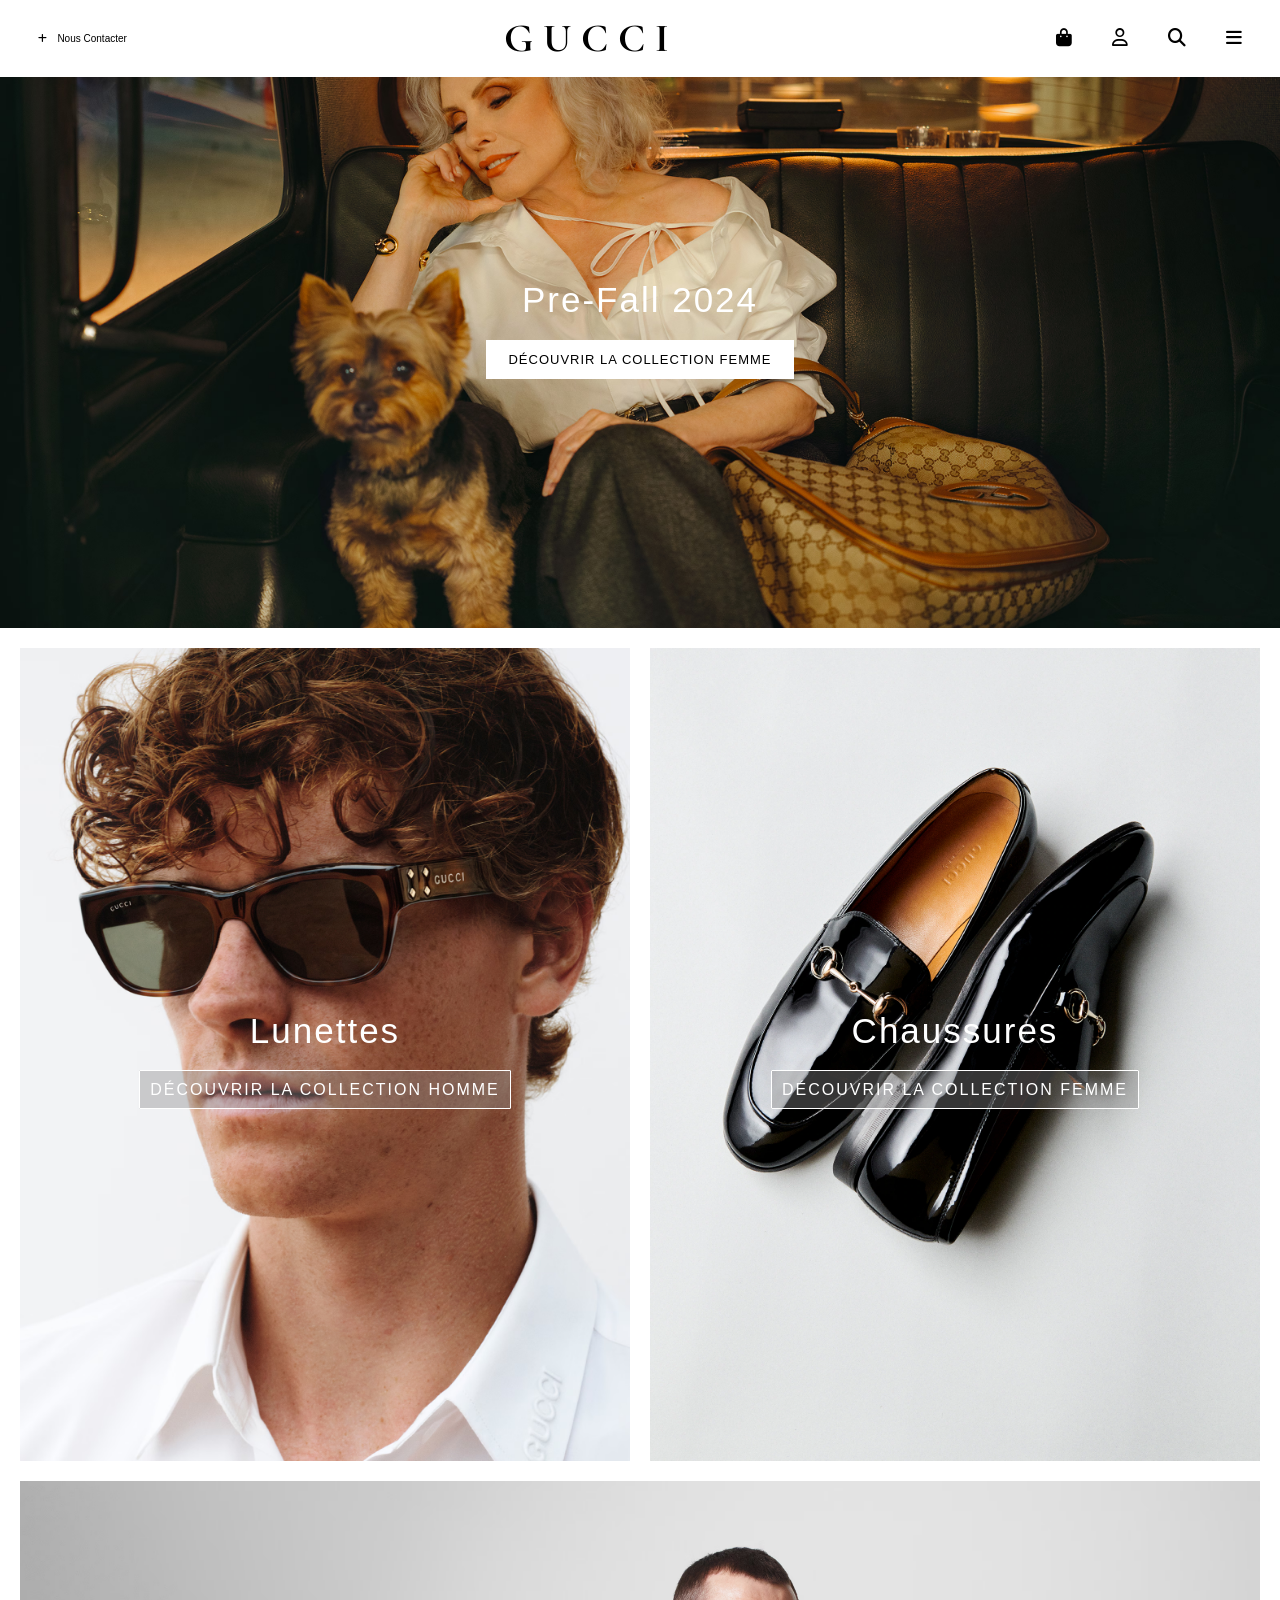
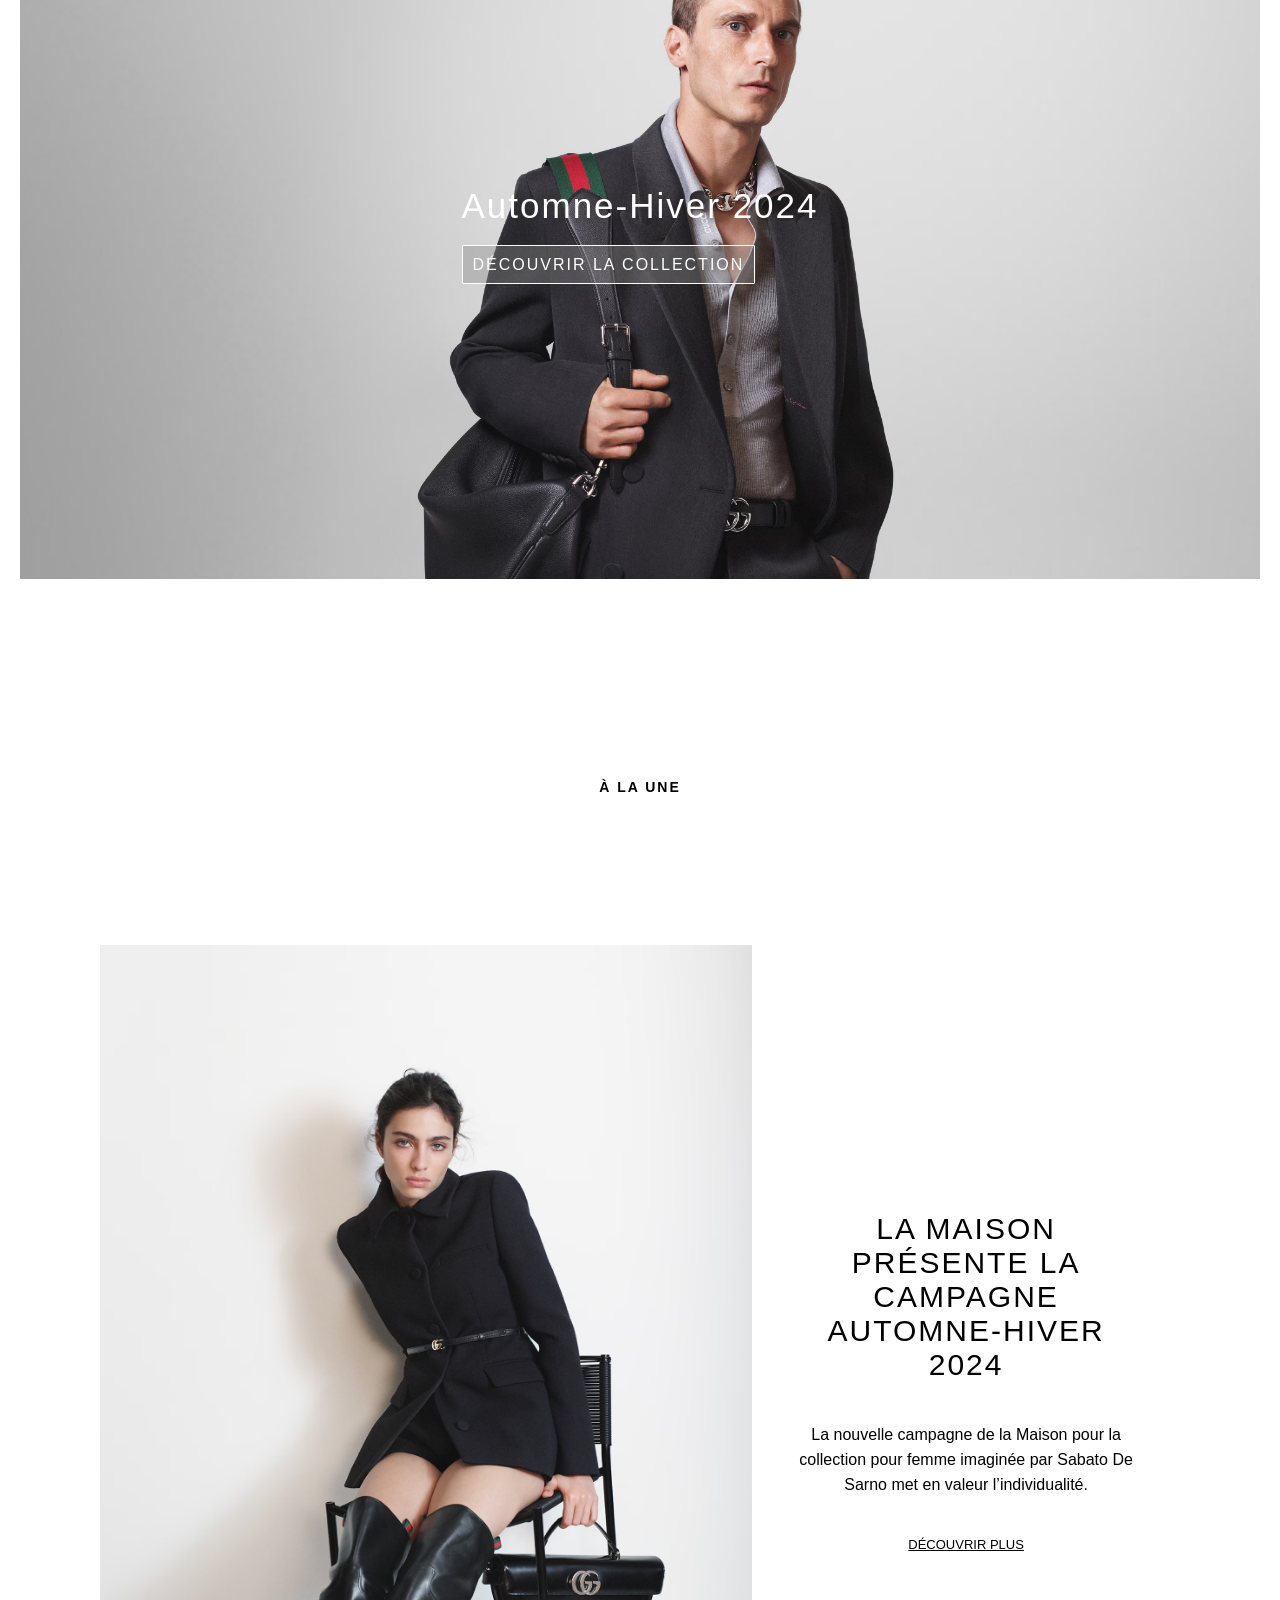
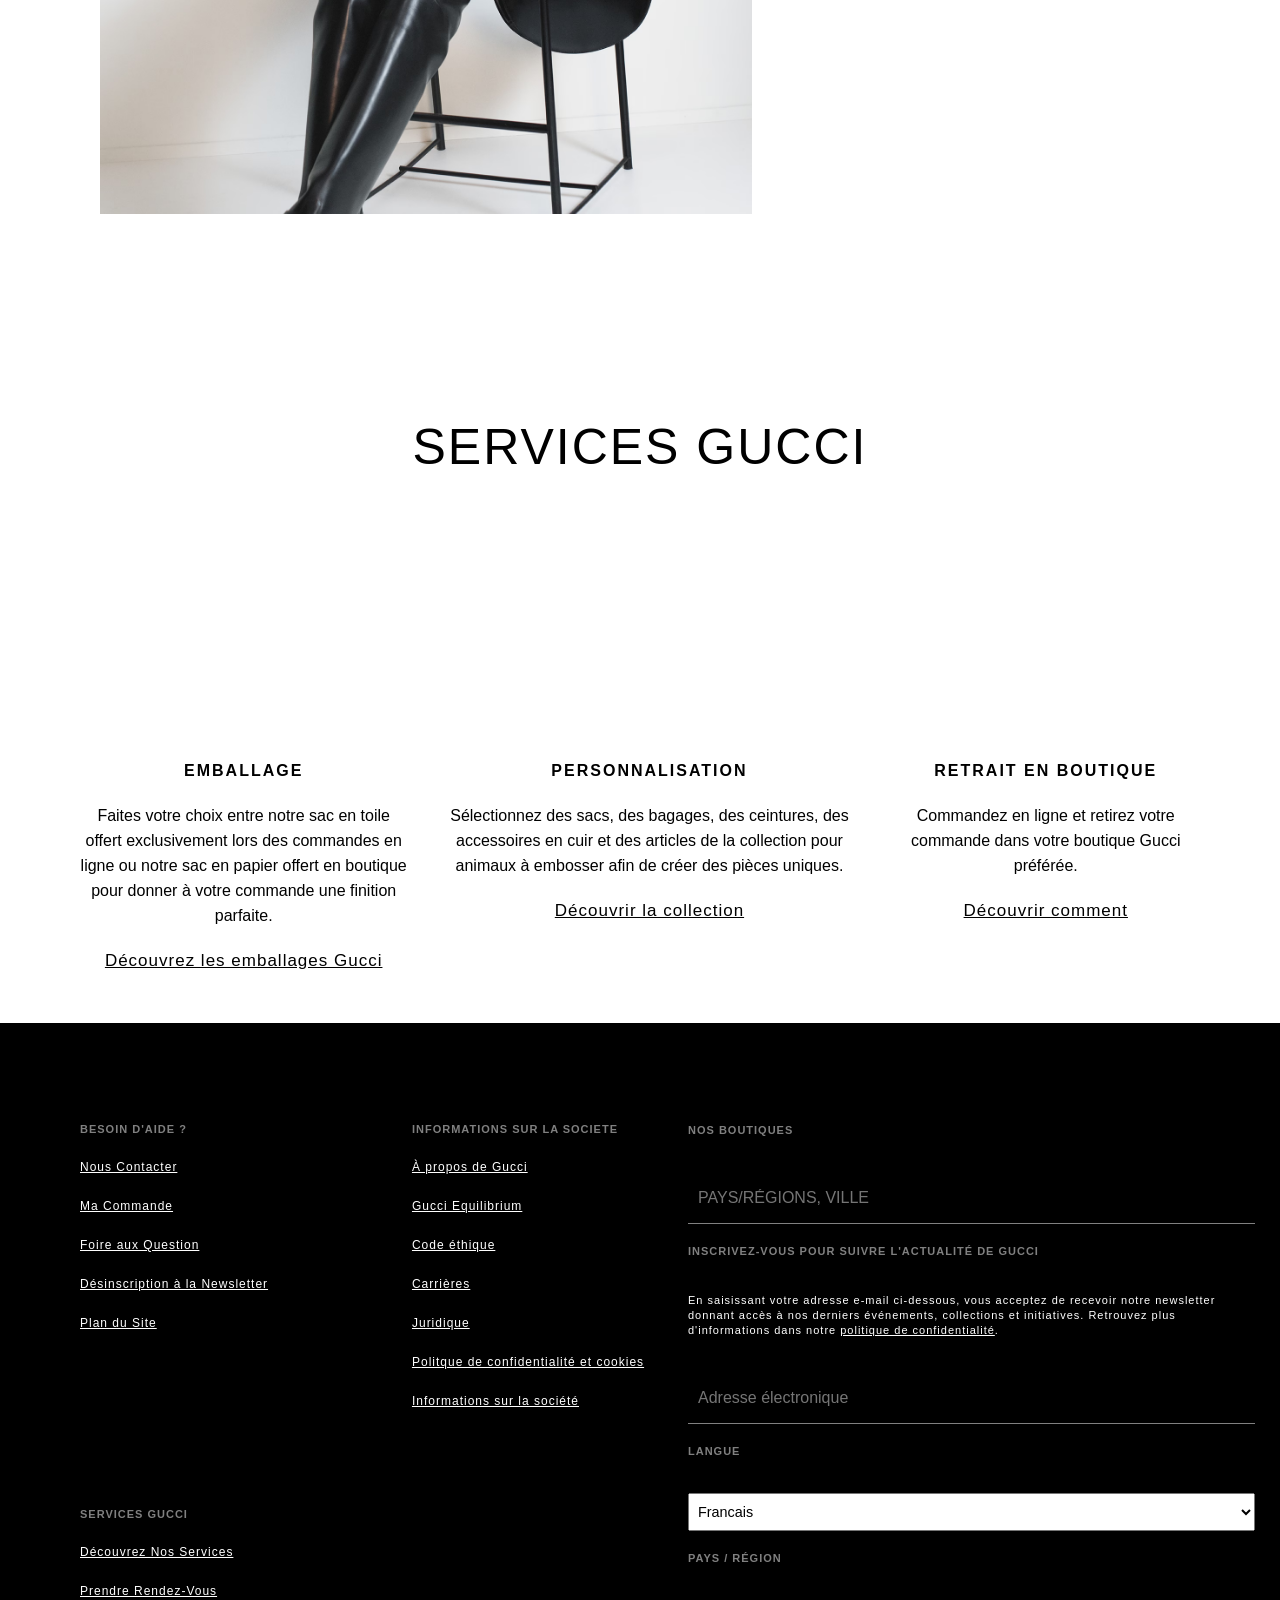
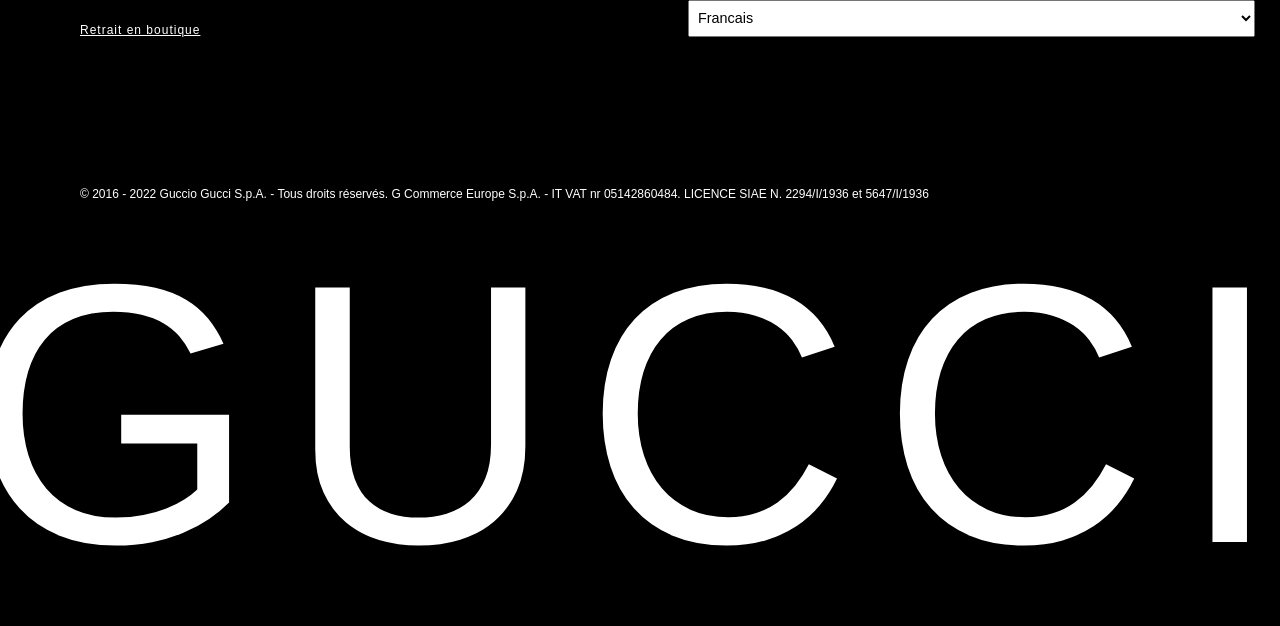
==== index.html @ 910c934b "Ajout du fichier index.html" ====
<!doctype html>
<html>
  <head>
    <title>GUCCI</title>
    <meta charset="utf-8">
    <link rel="preconnect" href="https://fonts.googleapis.com">
<link rel="preconnect" href="https://fonts.gstatic.com" crossorigin>
<link href="https://fonts.googleapis.com/css2?family=Cormorant+Garamond:ital,wght@0,300;0,400;0,500;0,600;0,700;1,300;1,400;1,500;1,600;1,700&display=swap" rel="stylesheet">
    <link rel="stylesheet" href="Css/Style.css">
    <link rel="stylesheet" href="https://cdnjs.cloudflare.com/ajax/libs/font-awesome/6.6.0/css/all.min.css" integrity="sha512-Kc323vGBEqzTmouAECnVceyQqyqdsSiqLQISBL29aUW4U/M7pSPA/gEUZQqv1cwx4OnYxTxve5UMg5GT6L4JJg==" crossorigin="anonymous" referrerpolicy="no-referrer" />
  </head>
  <body>

<!---------------------MENU----------------------->
  <nav class="nav">
  <ul>
<div class="contacter">
  <li><i class="fa-solid fa-plus"></i></li>
  <p>Nous Contacter</p>
</div>

<div class="brand">
  <li><h1>GUCCI</h1></li>
</div>

<div class="menu">
  <li><a href=""></a><i class="fa-solid fa-bag-shopping"></i></li>
  <li><a href=""></a><i class="fa-regular fa-user"></i></li>
  <li><a href=""></a><i class="fa-solid fa-magnifying-glass"></i></li>
  <li><a href=""></a><i class="fa-solid fa-bars"></i></li>
</div>
  </ul>
</nav>
<!---------------------CORPS----------------------->
  <main>
<section class="firstplan">

<div class="firstplanimg">
<img src="Image/vieille.avif" alt="" width="100%">
<div class="firstlpan1">
<h2>Pre-Fall 2024</h2>
<div class="lien1">
<a href="">DÉCOUVRIR LA COLLECTION FEMME</a>
</div>
</div>
</div>
</section>

<section class="secondplan">

<div class="glass">
<img src="Image/Lunette.AVIF" alt="" width="100%">
<div class="lienimage">
<h2>Lunettes</h2>
<div class="lien">
<a href="">DÉCOUVRIR LA COLLECTION HOMME</a>
</div>
</div>
</div>
<div class="shoes">
<img src="Image/Chaussure.WEBP" alt="" width="100%">
<div class="lienimage">
<h2>Chaussures</h2>
<div class="lien">
<a href="">DÉCOUVRIR LA COLLECTION FEMME</a>
</div>
</div>
</div>
</section>

<section class="thirtd">
<div class="man">
<img src="Image/Homme.AVIF" alt="" width="100%">
<div class="lienimage1">
<h2>Automne-Hiver 2024</h2>
<div class="lien">
<a href="">DÉCOUVRIR LA COLLECTION</a>
</div>
</div>
</div>
</section>
  
  </section>

<div class="ecriture">
<p>À LA UNE</p>
</div>

<section class="femme">

<div class="imagefemme">
<img src="Image/Femme.AVIF" alt="" width="100%">
</div>
<div class="textedroite">
<h3>LA MAISON PRÉSENTE LA CAMPAGNE AUTOMNE-HIVER 2024
</h3>
<p>La nouvelle campagne de la Maison pour la collection pour femme imaginée par Sabato De Sarno met en valeur l’individualité.</p>
<a href="">DÉCOUVRIR PLUS</a>
</div>
</section>


<div class="ecriture1">
<p>SERVICES GUCCI</p>
</div>

  <div class="sg">

    <div class="service1"><video src="Image/V1.mov" preload="auto" autoplay loop muted width="100%"></video> </div>
    <div class="service2"><video src="Image/V2.mov" preload="auto" autoplay loop muted width="83%"></video> </div>
    <div class="service3"><video src="Image/V3.mov" preload="auto" autoplay loop muted width="104%"></video> </div>



    <div class="div4"> <h4>EMBALLAGE</h4>
<p>Faites votre choix entre notre sac en toile offert exclusivement lors des commandes en ligne ou notre sac en papier offert en boutique pour donner à votre commande une finition parfaite.</p>
<a href="">Découvrez les emballages Gucci</a>
</div>
    <div class="div5"><h4>PERSONNALISATION</h4>
      <p>Sélectionnez des sacs, des bagages, des ceintures, des accessoires en cuir et des articles de la collection pour animaux à embosser afin de créer des pièces uniques.</p>
      <a href="">Découvrir la collection</a> </div>

    <div class="div6"> <h4>RETRAIT EN BOUTIQUE</h4>
      <p>Commandez en ligne et retirez votre commande dans votre boutique Gucci préférée. </p>
      <a href="">Découvrir comment</a>
      </div> </div>
  </main>
  <!---------------------footer----------------------->
  <footer>
    <div class="allfooter">


  <section class="footer">

    <div class="gridfooter1">
      <div class="help1">
        <h3>BESOIN D'AIDE ?</h3>
        <a href="">Nous Contacter</a>
        <a href="">Ma Commande</a>
        <a href="">Foire aux Question</a>
        <a href="">Désinscription à la Newsletter</a>
        <a href="">Plan du Site</a>
      </div>

      <div class="help2">
      <h3>INFORMATIONS SUR LA SOCIETE</h3>
      <a href="">À propos de Gucci</a>
      <a href="">Gucci Equilibrium</a>  
      <a href="">Code éthique</a>
      <a href="">Carrières</a>
      <a href="">Juridique</a>
      <a href="">Politque de confidentialité et cookies</a>
      <a href="">Informations sur la société</a>
      </div>

      <div class="help3">
        <h3>SERVICES GUCCI</h3>
        <a href="">Découvrez Nos Services</a>
        <a href="">Prendre Rendez-Vous</a>
        <a href="">Retrait en boutique</a>
      </div>
      <div class="help4"> </div>
      </div>
    </div>
  </div>


<div class="gridfooter2">
<h3>NOS BOUTIQUES</h3>
  <input type="text" class="input-long" placeholder="PAYS/RÉGIONS, VILLE">


  <h3>INSCRIVEZ-VOUS POUR SUIVRE L'ACTUALITÉ DE GUCCI</h3>
  <p>En saisissant votre adresse e-mail ci-dessous, vous acceptez de recevoir notre newsletter donnant accès à nos derniers événements, collections et initiatives. Retrouvez plus d'informations dans notre 
    <a href="">politique de confidentialité</a>.</p>
    <input type="text" class="input-long" placeholder="Adresse électronique">

    <h3>LANGUE</h3>
<select name="langue" id="langue" placeholder="Francais">
  <option value="">Francais</option>
  <option value="">Anglais</option>
  <option value="">Allemand</option>
  <option value="">Espagnol</option>
  <option value="">Italie</option>
  <option value="">Chinois</option>
</select>


<h3>PAYS / RÉGION</h3>
<select name="langue" id="langue" placeholder="Francais">
  <option value="">Francais</option>
  <option value="">Anglais</option>
  <option value="">Allemand</option>
  <option value="">Espagnol</option>
  <option value="">Italie</option>
  <option value="">Chinois</option>
</select>

  </select>
</div>
  </section>
   
</div>

  </footer>
  <div class="fin">
    <p class="finp">© 2016 - 2022 Guccio Gucci S.p.A. - Tous droits réservés. G Commerce Europe S.p.A. - IT VAT nr 05142860484. LICENCE SIAE N. 2294/I/1936 et 5647/I/1936
    </p>
    <p class="gg">GUCCI</p>
  </div>
  </body>
  <script src="Js/script.js"></script>
</html>
---- Css/Style.css ----
* {
    margin: 0%;
    padding: 0%;
    box-sizing: border-box;
    font-style: normal;
  font-family: "Roboto", sans-serif;
  font-weight: 100;
  }
/**********************NAV***************************/
nav{
  position: fixed;
  top: 0;
  width: 100%;
  z-index: 1;


}
nav ul{
    display: flex;
    justify-content: space-between;
    align-items: center;
    list-style: none;
    font-size: 18px;
    height: 44px;
    background-color: white;
    padding: 3%;

}
.menu{
  display: flex;
  gap: 40px;
}
.contacter{
  display: flex;
  gap: 10px;
  font-size: 10px;
}
h1{
  
  font-family: "Cormorant Garamond", serif;
  font-weight: 700;
  font-style: normal;
  font-size: 40px;
  letter-spacing: 10px;

}
/**********************PREMIERE-IMAGE***************************/

.firstplanimg{
  position: relative;
  top: 20px;
  display: flex;
  flex-direction: column;
  justify-content: center;
  align-items: center;
}

div.firstlpan1{
  position: absolute;
  display: flex;
  justify-content: center;
  flex-direction: column;
  gap: 30px;

}
h2{
  color: white;
  font-weight: 450;
  display: flex;
  justify-content: center;
  letter-spacing: 2px;
  font-size: 35px;
  
}
.lien1 a{
  border: 2px solid white;
  border-radius: 0px;
  background-color: white;
  list-style: none;
  text-decoration: none;
  color: black;
  padding-top: 10px;
  padding-bottom: 10px;
  padding-left: 20px;
  padding-right: 20px;
  letter-spacing: 1px;
  font-weight: 500;
  font-size: 13px;
}
/**********************DEUXIEME/TROISIEME-IMAGE***************************/

.secondplan{
  display: flex;
  gap: 20px;
  margin-top: 40px;
  margin-left: 20px;
  margin-right: 20px;
  margin-bottom: 20px;
}
.glass{
  position: relative;
  display: flex;
  flex-direction: column;
  justify-content: center;
  align-items: center;
}
.shoes{
  position: relative;
  display: flex;
  flex-direction: column;
  justify-content: center;
  align-items: center;
}


.lien a{
  border: 1px solid white;
  border-radius: 1px;
  background-color: rgba(138, 138, 138, 0.39);
  list-style: none;
  text-decoration: none;
  color: white;
  padding: 10px;
  letter-spacing: 2px;
}
div.lienimage{
  position: absolute;
  display: flex;
  justify-content: center;
  flex-direction: column;
  gap: 30px;
}

/**********************QUATRIEME-IMAGE***************************/

.thirtd{
  display: flex;
  gap: 20px;
  margin-top: 5px;
  margin-left: 20px;
  margin-right: 20px;
  margin-bottom: 20px;
}

div.lienimage1{
  position: absolute;
  display: flex;
  justify-content: center;
  flex-direction: column;
  gap: 30px;
}
.man{
  position: relative;
  display: flex;
  flex-direction: column;
  justify-content: center;
  align-items: center;
}

.thirtds{
  
  width: 100%;
  background-image: url("asiat.avif");
  background-size: cover;

  font-size: 200%;
}

/**********************CINQUIEME-IMAGE***************************/

.ecriture{
  width: 100%;
  margin-top: 200px;

}
.ecriture p{
  font-size: 14px;
  font-weight:590;
  display: flex;
  justify-content: center;
  justify-items: center;
  letter-spacing: 2px;

}



.femme{
  display: flex;
  justify-content: center;
  margin-top: 150px;
  margin-left: 100px;
  margin-right: 100px;
  margin-bottom: 50px;
  text-align: center;
}
.textedroite{
  display: flex;
  flex-direction: column;
  justify-content: center;
  align-items: center;
  gap: 40px;

}
.textedroite p{
  width: 85%;
  line-height: 25px;

}
.textedroite a{
list-style: none;
color: black;
font-size: 13px;
}
h3{
  font-size: 30px;
  letter-spacing: 2px;
  font-weight: 500;
  width: 75%;
  text-align: center;
}


/**********************SERVICE-IMAGE***************************/

.ecriture1{
  width: 100%;
  margin-top: 200px;

}
.ecriture1 p{
  font-size: 50px;
  font-weight: 300;
  display: flex;
  justify-content: center;
  justify-items: center;
  letter-spacing: 2px;

}



.sg {
  display: grid;
  grid-column-gap: 20px;
  grid-row-gap: 0px;
  margin-top: 70px;
  margin-left: 80px;
  margin-right: 80px;
  margin-bottom: 50px;
  text-align: center;
  gap: 40px;

  }
  
  .service1 { grid-area: 1 / 1 / 2 / 2; }
  .service2 { grid-area: 1 / 2 / 2 / 3; }
  .service3 { grid-area: 1 / 3 / 2 / 4; }
  

    div.div4 { grid-area: 2 / 1 / 3 / 2; 
      display: flex;
      flex-direction: column;
      gap: 20px;
      line-height: 25px;
    }
  .div4 h4{
    font-size: 16px;
    font-weight: 550;
    letter-spacing: 2px;
    width: 100%;
  }
  .div4 a{
  list-style: none;
  color: black;
  font-size: 17px;
  font-weight: 400;
  letter-spacing: 1px;
  width: 100%;

  }




  .div5 { grid-area: 2 / 2 / 3 / 3;
    display: flex;
    flex-direction: column;
    gap: 20px;
    line-height: 25px;
  }
    .div5 h4{
      font-size: 16px;
      font-weight: 550;
      letter-spacing: 2px;
      width: 100%;
    }
    .div5 a{
    list-style: none;
    color: black;
    font-size: 17px;
    font-weight: 400;
    letter-spacing: 1px;
    width: 100%;
  
    }


  .div6 { grid-area: 2 / 3 / 3 / 4; 
    display: flex;
    flex-direction: column;
    gap: 20px;
    line-height: 25px;
  }
    .div6 h4{
      font-size: 16px;
      font-weight: 550;
      letter-spacing: 2px;
      width: 100%;
    }
    .div6 a{
    list-style: none;
    color: black;
    font-size: 17px;
    font-weight: 400;
    letter-spacing: 1px;
    width: 100%;
  
    }


    /**********************FOOTER***************************/
footer h3{
  display: flex;
  font-size: 11px;
  font-weight: 550;
  letter-spacing: 1px;
  width: 100%;

}
footer{
  background-color: black;
  display: flex;
  width: 100%;
}

footer a{
  color: white;
}
footer h3{
  color: grey;
}
footer p{
  color: white;
}
.input-long {
  width: 15cm;  /* Largeur du champ de saisie */
  padding: 10px; /* Espacement interne */
  font-size: 16px; /* Taille du texte */
  border: 1px solid #ccc; /* Bordure du champ */
  border-radius: 4px; /* Arrondir légèrement les coins */
  box-sizing: border-box; 
  background-color: black;
  color: white;
  border-top: 0;
  border-left: 0;
  border-right: 0;
  border-radius: 0;
  border-color: grey;
}
.langue {
  font-family: sans-serif;
  font-size: 1rem;
  padding-right: 10px;
}

select {
  font-size: 0.9rem;
  padding: 2px 5px;
}






    .gridfooter1 {
      display: grid;
      grid-column-gap: 100px;
      grid-row-gap: 100px;
      margin-left: 80Px;
      margin-right: 80px;
      margin-top: 100Px;
      margin-bottom: 150px;
      width: 100%;
      }
      .gridfooter2 {

        display: grid;
        grid-column-gap: 100px;
        grid-row-gap: 100px;
        margin-left: 80Px;
        margin-right: 80px;
        margin-top: 100Px;
        margin-bottom: 150px;
        width: 40%;
        gap: 100px;
        line-height: 15px;

       }
      

      .help1 { grid-area: 1 / 1 / 2 / 2; 
      display: flex;
      flex-direction: column;
      gap: 25px;
      font-size: 12px ;
      letter-spacing: 1px;
      }
      .help2 { grid-area: 1 / 2 / 2 / 3;
        display: flex;
        flex-direction: column;
        gap: 25px;
        font-size: 12px ;
        letter-spacing: 1px;  
       }

      .help3 { grid-area: 2 / 1 / 3 / 2;
        display: flex;
        flex-direction: column;
        gap: 25px;
        font-size: 12px ;
        letter-spacing: 1px;  
       }

      .help4 { grid-area: 2 / 2 / 3 / 3;
        display: flex;
        flex-direction: column;
        gap: 25px;
        font-size: 12px ;
        letter-spacing: 1px;  
       }
       .gridfooter2 {
        font-size: 11px ;
      letter-spacing: 1px;
      gap: 20px;
       }
      
    


       .fin{
        background-color: black;
        color: white;
       }
       .finp{
        font-size: 12px;
        color: white;
        margin-left: 80px;
       }
       .gg{
        width: 100%;
        font-size: 370px ;
        color: white;
        display: flex;
        justify-content: center;
        align-items: center;
        letter-spacing: 30px;
        
       }




/**********************MEDIAQUERIES***************************/

@media screen and (max-width: 1024px){

.secondplan{
  display: flex;
  flex-direction: column;
  margin-top: 30px;
  margin-left: 10px;
  margin-right: 10px;
  gap: 10px;
}
.thirtd{
  margin-left: 10px;
  margin-right: 10px;
}
.femme{
  display: flex;
  flex-direction: column;
  margin-left: 10px;
  margin-right: 10px;
  gap: 40px;
}





  
}
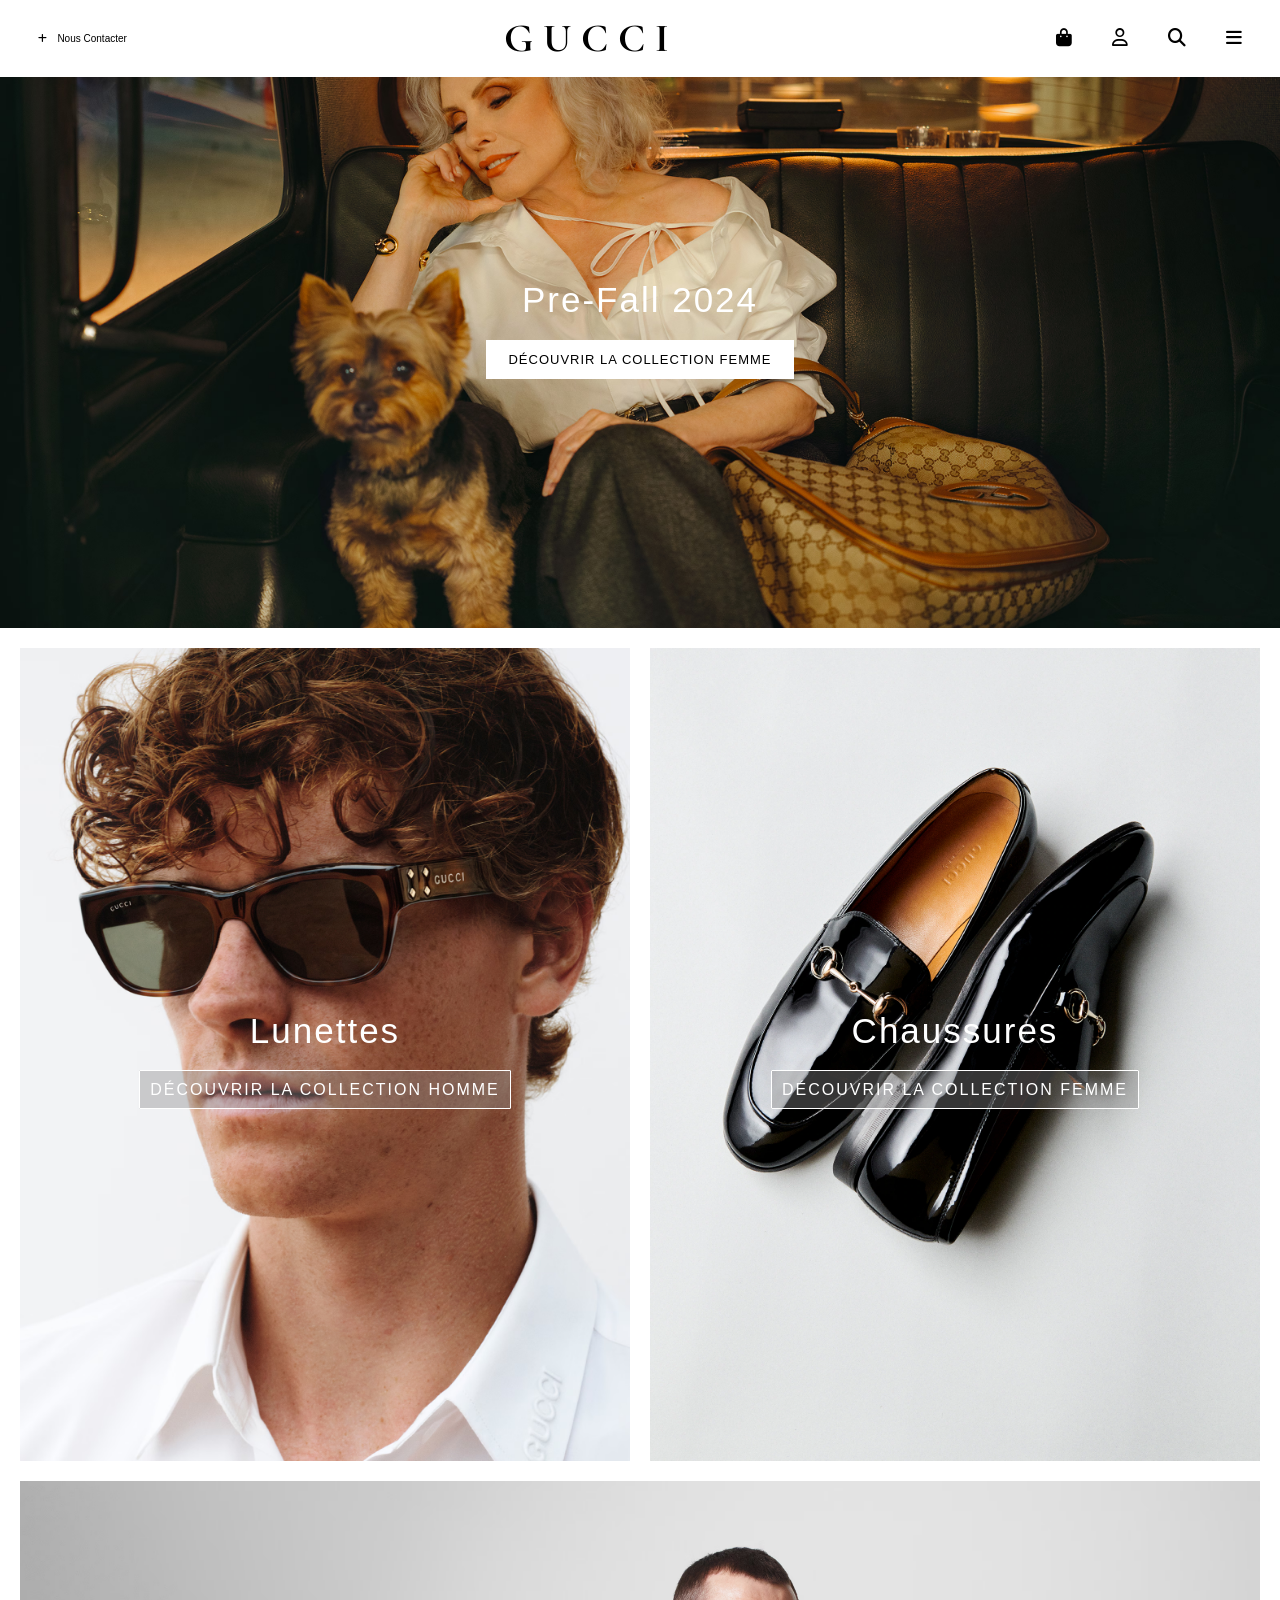
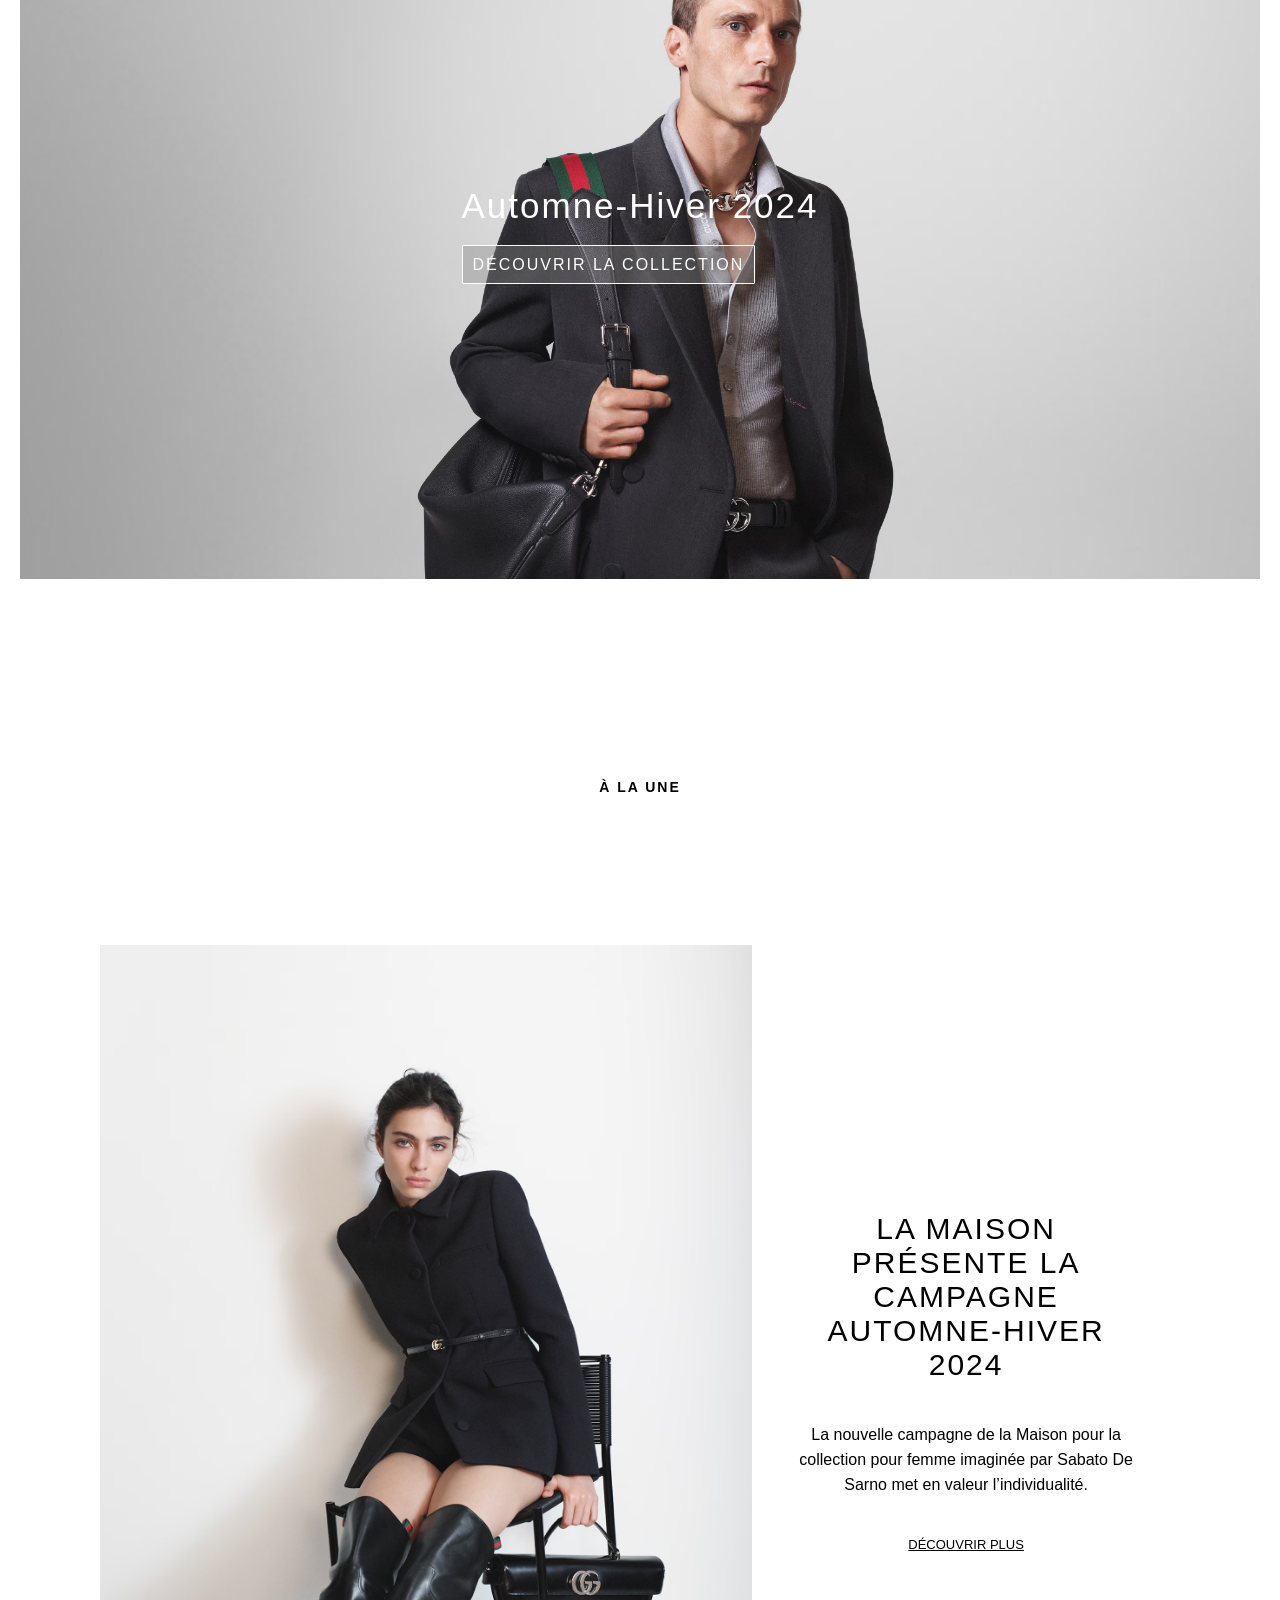
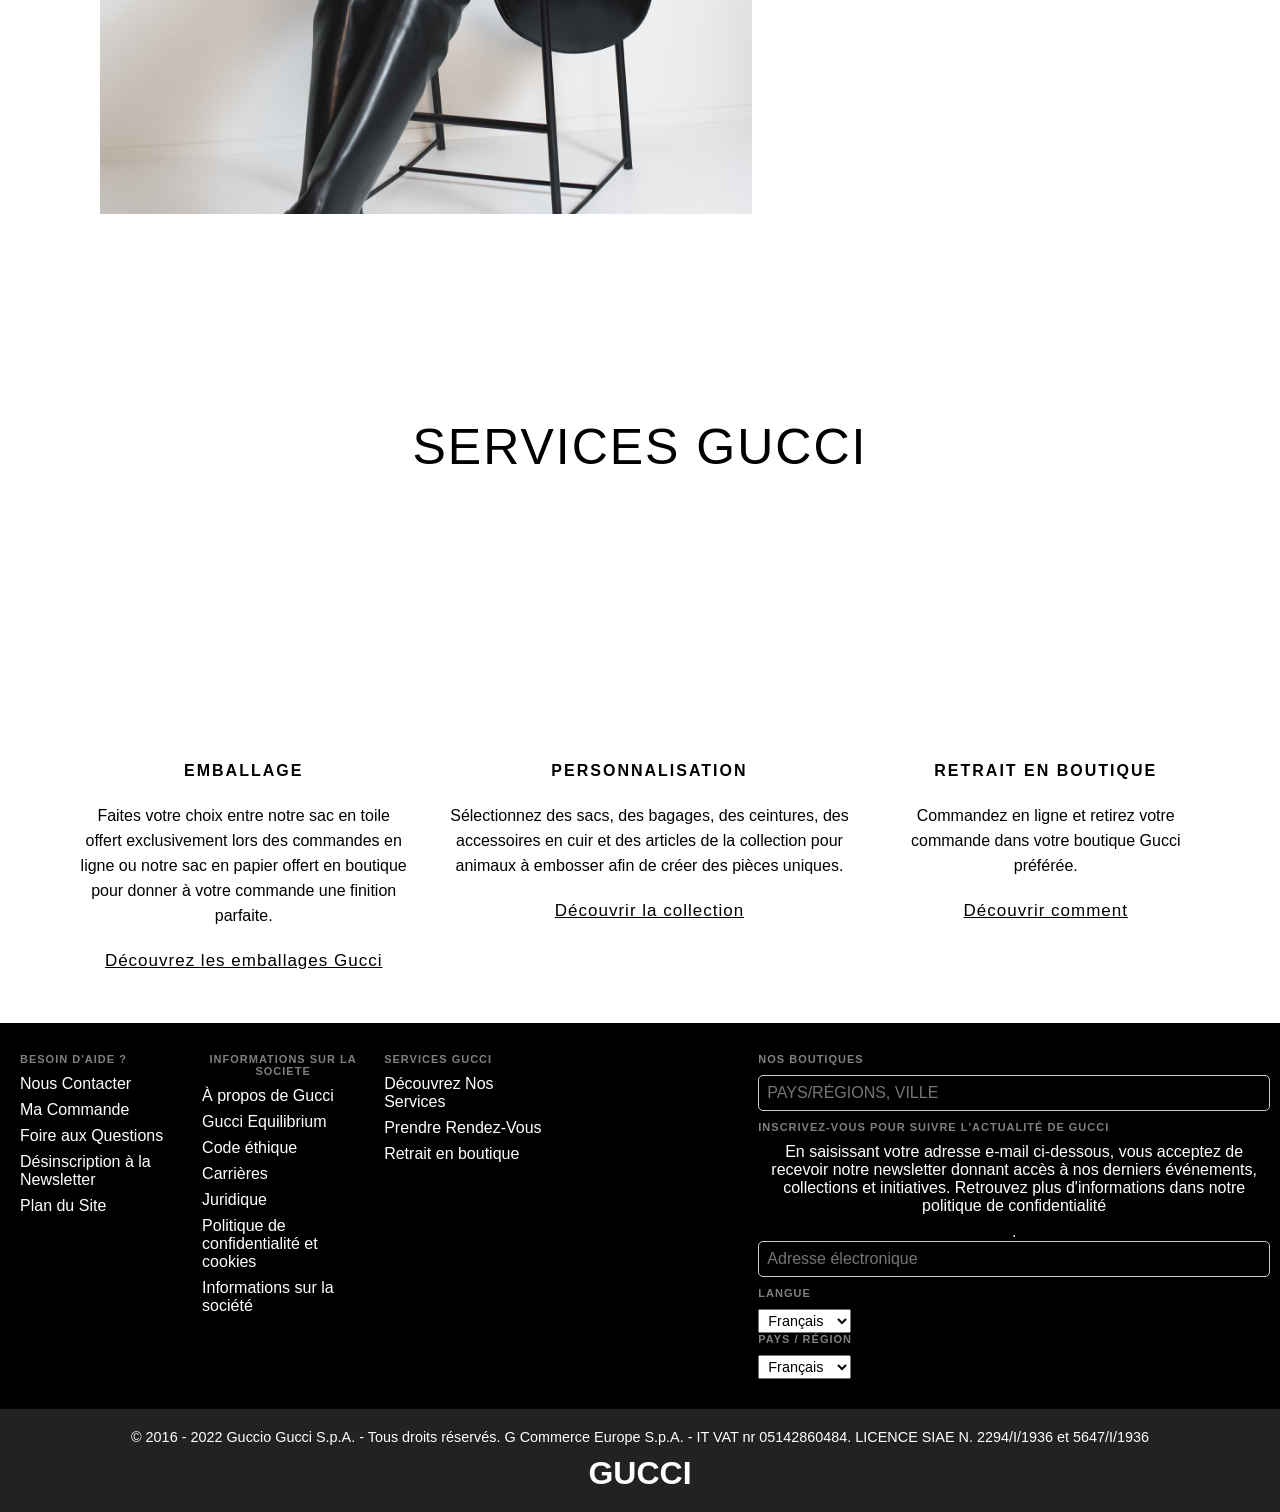
==== commit a9ac3fe3: "enregistrement" ====
--- a/index.html
+++ b/index.html
@@ -127,87 +127,69 @@
   </main>
   <!---------------------footer----------------------->
   <footer>
-    <div class="allfooter">
-
-
-  <section class="footer">
-
     <div class="gridfooter1">
       <div class="help1">
         <h3>BESOIN D'AIDE ?</h3>
         <a href="">Nous Contacter</a>
         <a href="">Ma Commande</a>
-        <a href="">Foire aux Question</a>
+        <a href="">Foire aux Questions</a>
         <a href="">Désinscription à la Newsletter</a>
         <a href="">Plan du Site</a>
       </div>
-
+  
       <div class="help2">
-      <h3>INFORMATIONS SUR LA SOCIETE</h3>
-      <a href="">À propos de Gucci</a>
-      <a href="">Gucci Equilibrium</a>  
-      <a href="">Code éthique</a>
-      <a href="">Carrières</a>
-      <a href="">Juridique</a>
-      <a href="">Politque de confidentialité et cookies</a>
-      <a href="">Informations sur la société</a>
+        <h3>INFORMATIONS SUR LA SOCIETE</h3>
+        <a href="">À propos de Gucci</a>
+        <a href="">Gucci Equilibrium</a>
+        <a href="">Code éthique</a>
+        <a href="">Carrières</a>
+        <a href="">Juridique</a>
+        <a href="">Politique de confidentialité et cookies</a>
+        <a href="">Informations sur la société</a>
       </div>
-
+  
       <div class="help3">
         <h3>SERVICES GUCCI</h3>
         <a href="">Découvrez Nos Services</a>
         <a href="">Prendre Rendez-Vous</a>
         <a href="">Retrait en boutique</a>
       </div>
-      <div class="help4"> </div>
-      </div>
+      
+      <div class="help4"></div>
     </div>
-  </div>
-
-
-<div class="gridfooter2">
-<h3>NOS BOUTIQUES</h3>
-  <input type="text" class="input-long" placeholder="PAYS/RÉGIONS, VILLE">
-
-
-  <h3>INSCRIVEZ-VOUS POUR SUIVRE L'ACTUALITÉ DE GUCCI</h3>
-  <p>En saisissant votre adresse e-mail ci-dessous, vous acceptez de recevoir notre newsletter donnant accès à nos derniers événements, collections et initiatives. Retrouvez plus d'informations dans notre 
-    <a href="">politique de confidentialité</a>.</p>
-    <input type="text" class="input-long" placeholder="Adresse électronique">
-
-    <h3>LANGUE</h3>
-<select name="langue" id="langue" placeholder="Francais">
-  <option value="">Francais</option>
-  <option value="">Anglais</option>
-  <option value="">Allemand</option>
-  <option value="">Espagnol</option>
-  <option value="">Italie</option>
-  <option value="">Chinois</option>
-</select>
-
-
-<h3>PAYS / RÉGION</h3>
-<select name="langue" id="langue" placeholder="Francais">
-  <option value="">Francais</option>
-  <option value="">Anglais</option>
-  <option value="">Allemand</option>
-  <option value="">Espagnol</option>
-  <option value="">Italie</option>
-  <option value="">Chinois</option>
-</select>
-
-  </select>
-</div>
-  </section>
-   
-</div>
-
+  
+    <div class="gridfooter2">
+      <h3>NOS BOUTIQUES</h3>
+      <input type="text" class="input-long" placeholder="PAYS/RÉGIONS, VILLE">
+  
+      <h3>INSCRIVEZ-VOUS POUR SUIVRE L'ACTUALITÉ DE GUCCI</h3>
+      <p>En saisissant votre adresse e-mail ci-dessous, vous acceptez de recevoir notre newsletter donnant accès à nos derniers événements, collections et initiatives. Retrouvez plus d'informations dans notre <a href="">politique de confidentialité</a>.</p>
+      <input type="text" class="input-long" placeholder="Adresse électronique">
+  
+      <h3>LANGUE</h3>
+      <select name="langue" id="langue">
+        <option value="">Français</option>
+        <option value="">Anglais</option>
+        <option value="">Allemand</option>
+        <option value="">Espagnol</option>
+        <option value="">Italien</option>
+        <option value="">Chinois</option>
+      </select>
+  
+      <h3>PAYS / RÉGION</h3>
+      <select name="region" id="region">
+        <option value="">Français</option>
+        <option value="">Anglais</option>
+        <option value="">Allemand</option>
+        <option value="">Espagnol</option>
+        <option value="">Italien</option>
+        <option value="">Chinois</option>
+      </select>
+    </div>
   </footer>
+  
   <div class="fin">
-    <p class="finp">© 2016 - 2022 Guccio Gucci S.p.A. - Tous droits réservés. G Commerce Europe S.p.A. - IT VAT nr 05142860484. LICENCE SIAE N. 2294/I/1936 et 5647/I/1936
-    </p>
+    <p class="finp">© 2016 - 2022 Guccio Gucci S.p.A. - Tous droits réservés. G Commerce Europe S.p.A. - IT VAT nr 05142860484. LICENCE SIAE N. 2294/I/1936 et 5647/I/1936</p>
     <p class="gg">GUCCI</p>
-  </div>
-  </body>
-  <script src="Js/script.js"></script>
+  </div>  
 </html>
--- a/Css/Style.css
+++ b/Css/Style.css
@@ -327,6 +327,7 @@
     width: 100%;
   
     }
+  
 
 
     /**********************FOOTER***************************/
@@ -381,93 +382,136 @@
 
 
 
-
-
-
-    .gridfooter1 {
-      display: grid;
-      grid-column-gap: 100px;
-      grid-row-gap: 100px;
-      margin-left: 80Px;
-      margin-right: 80px;
-      margin-top: 100Px;
-      margin-bottom: 150px;
-      width: 100%;
-      }
-      .gridfooter2 {
-
-        display: grid;
-        grid-column-gap: 100px;
-        grid-row-gap: 100px;
-        margin-left: 80Px;
-        margin-right: 80px;
-        margin-top: 100Px;
-        margin-bottom: 150px;
-        width: 40%;
-        gap: 100px;
-        line-height: 15px;
-
-       }
-      
-
-      .help1 { grid-area: 1 / 1 / 2 / 2; 
-      display: flex;
-      flex-direction: column;
-      gap: 25px;
-      font-size: 12px ;
-      letter-spacing: 1px;
-      }
-      .help2 { grid-area: 1 / 2 / 2 / 3;
-        display: flex;
-        flex-direction: column;
-        gap: 25px;
-        font-size: 12px ;
-        letter-spacing: 1px;  
-       }
-
-      .help3 { grid-area: 2 / 1 / 3 / 2;
-        display: flex;
-        flex-direction: column;
-        gap: 25px;
-        font-size: 12px ;
-        letter-spacing: 1px;  
-       }
-
-      .help4 { grid-area: 2 / 2 / 3 / 3;
-        display: flex;
-        flex-direction: column;
-        gap: 25px;
-        font-size: 12px ;
-        letter-spacing: 1px;  
-       }
-       .gridfooter2 {
-        font-size: 11px ;
-      letter-spacing: 1px;
-      gap: 20px;
-       }
-      
-    
-
-
-       .fin{
-        background-color: black;
-        color: white;
-       }
-       .finp{
-        font-size: 12px;
-        color: white;
-        margin-left: 80px;
-       }
-       .gg{
-        width: 100%;
-        font-size: 370px ;
-        color: white;
-        display: flex;
-        justify-content: center;
-        align-items: center;
-        letter-spacing: 30px;
-        
-       }
+/* Style global pour le footer */
+footer {
+  background-color: #000; /* Fond noir */
+  padding: 20px 0;
+  font-family: Arial, sans-serif;
+  color: white;
+}
+
+/* Grilles de la section footer */
+.gridfooter1, .gridfooter2 {
+  display: flex;
+  flex-wrap: wrap;
+  justify-content: space-between;
+  margin: 0 10px;
+}
+
+.gridfooter1 > div, .gridfooter2 {
+  flex: 1;
+  margin: 10px;
+}
+
+/* Centrage du contenu de gridfooter2 */
+.gridfooter2 {
+  text-align: center;
+}
+
+/* Mise en forme des titres */
+footer h3 {
+  margin-bottom: 10px;
+}
+
+/* Liens du footer */
+footer a {
+  display: block;
+  margin-bottom: 8px;
+  text-decoration: none;
+  color: white;
+}
+
+footer a:hover {
+  color: #ccc;
+}
+
+/* Style des champs input */
+.input-long {
+  width: 100%;
+  padding: 8px;
+  margin-bottom: 10px;
+  border: 1px solid #ccc;
+  border-radius: 5px;
+}
+
+/* Section finale du footer */
+.fin {
+  text-align: center;
+  background-color: #222;
+  color: white;
+  padding: 20px;
+}
+
+.fin .finp {
+  font-size: 0.9rem;
+  margin: 0;
+}
+
+.fin .gg {
+  font-size: 2rem;
+  font-weight: bold;
+  margin-top: 10px;
+  text-transform: uppercase;
+  width: 100%;
+  text-align: center;
+}
+
+/* Responsivité */
+@media (max-width: 768px) {
+  .gridfooter1 {
+    flex-direction: column;
+  }
+
+  .gridfooter2 {
+    margin-top: 20px;
+  }
+
+  footer h3 {
+    font-size: 1.2rem;
+  }
+
+  .input-long {
+    font-size: 1rem;
+    padding: 10px;
+  }
+
+  .fin .finp {
+    font-size: 0.8rem;
+  }
+
+  .fin .gg {
+    font-size: 1.5rem;
+  }
+}
+
+@media (max-width: 480px) {
+  footer {
+    padding: 15px 0;
+  }
+
+  .gridfooter1 {
+    flex-direction: column;
+    align-items: center;
+  }
+
+  .gridfooter2 {
+    text-align: center;
+  }
+
+  .input-long {
+    font-size: 0.9rem;
+  }
+
+  .fin .finp {
+    font-size: 0.7rem;
+  }
+
+  .fin .gg {
+    font-size: 1.2rem;
+  }
+}
+
+
 
 
 
